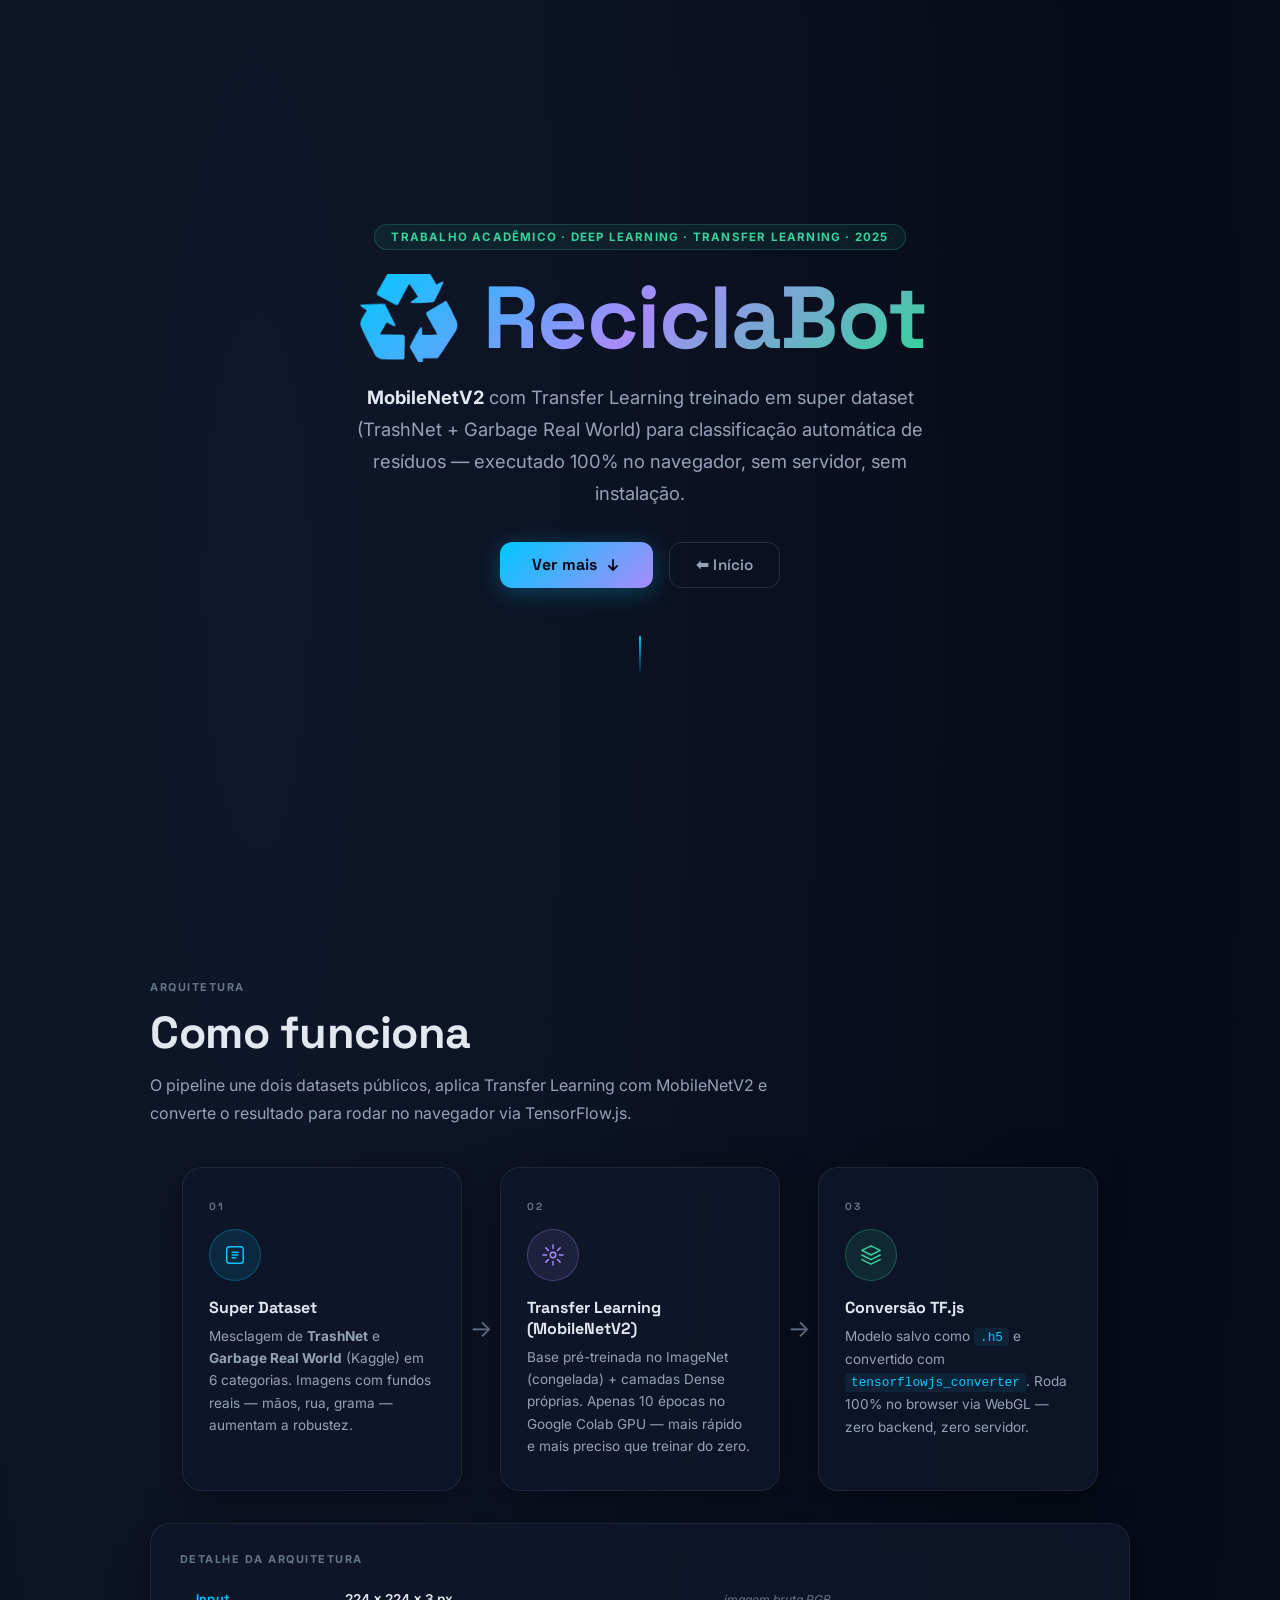
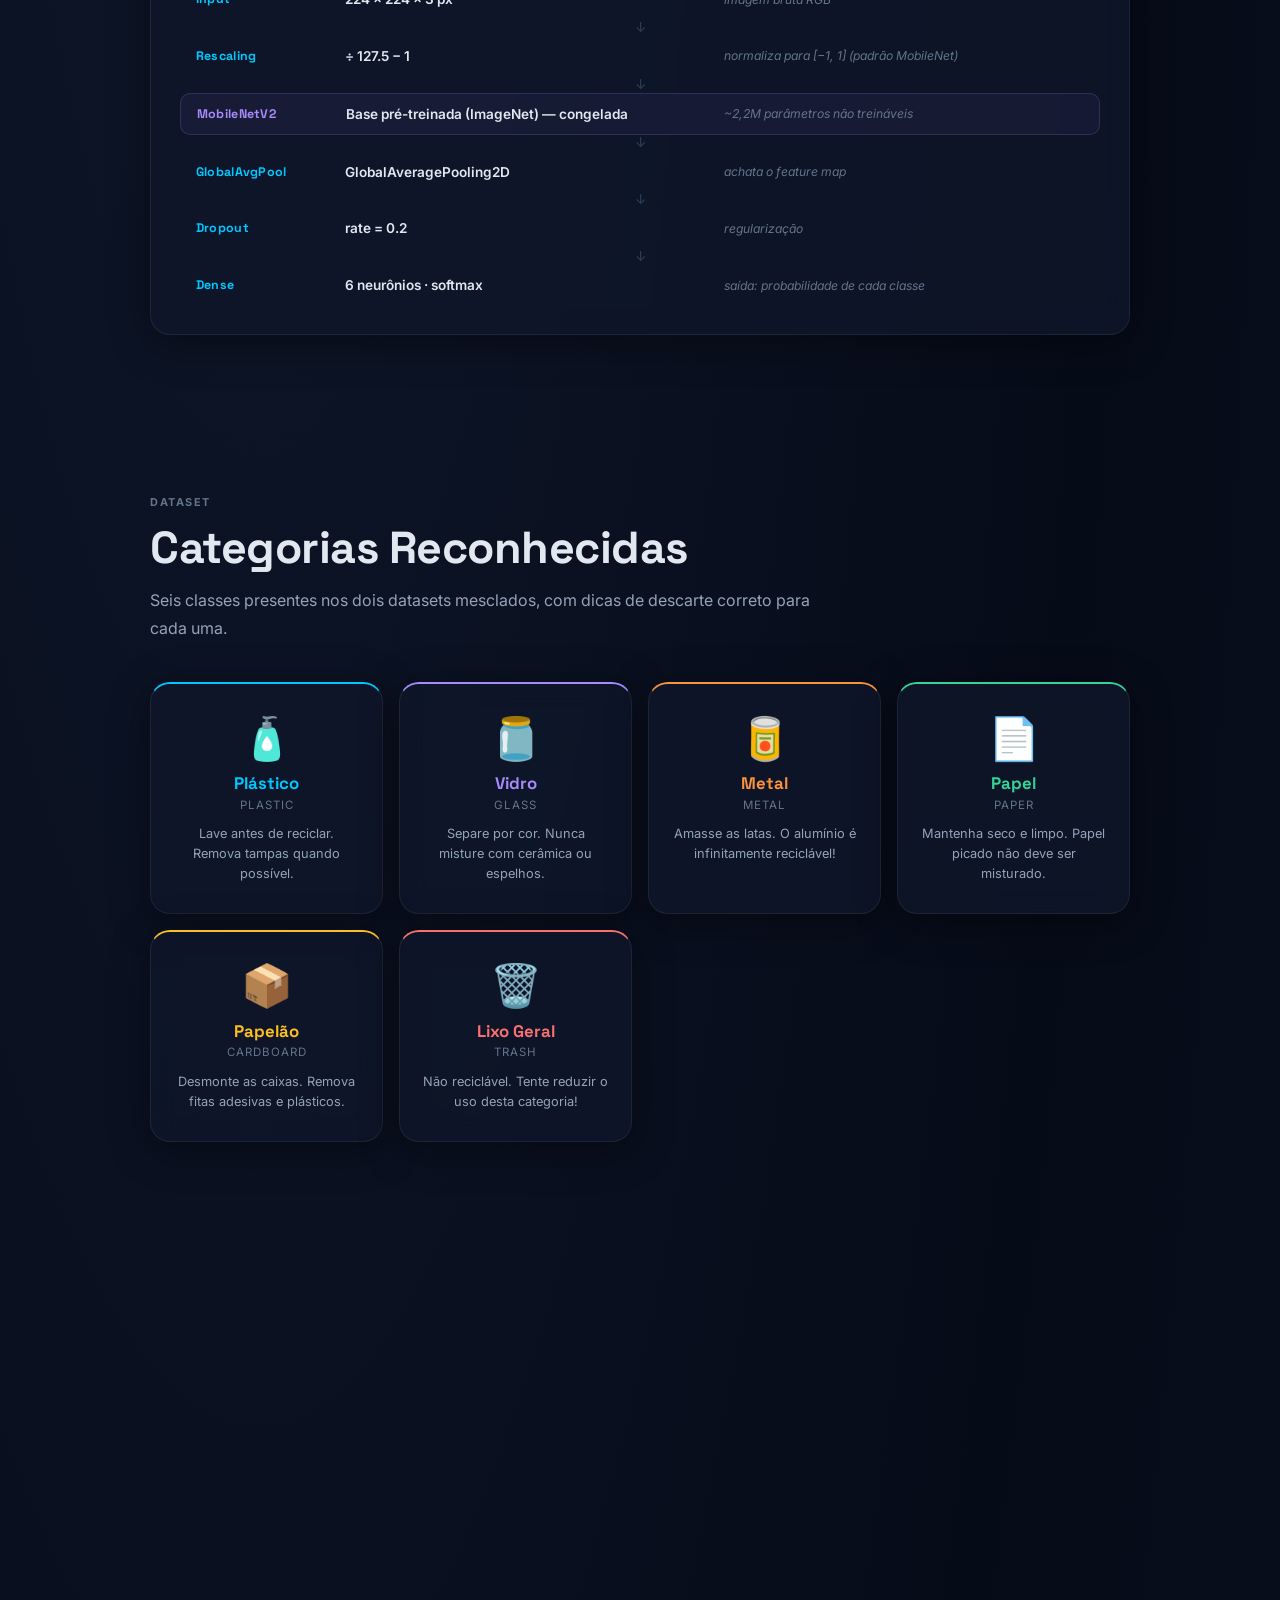
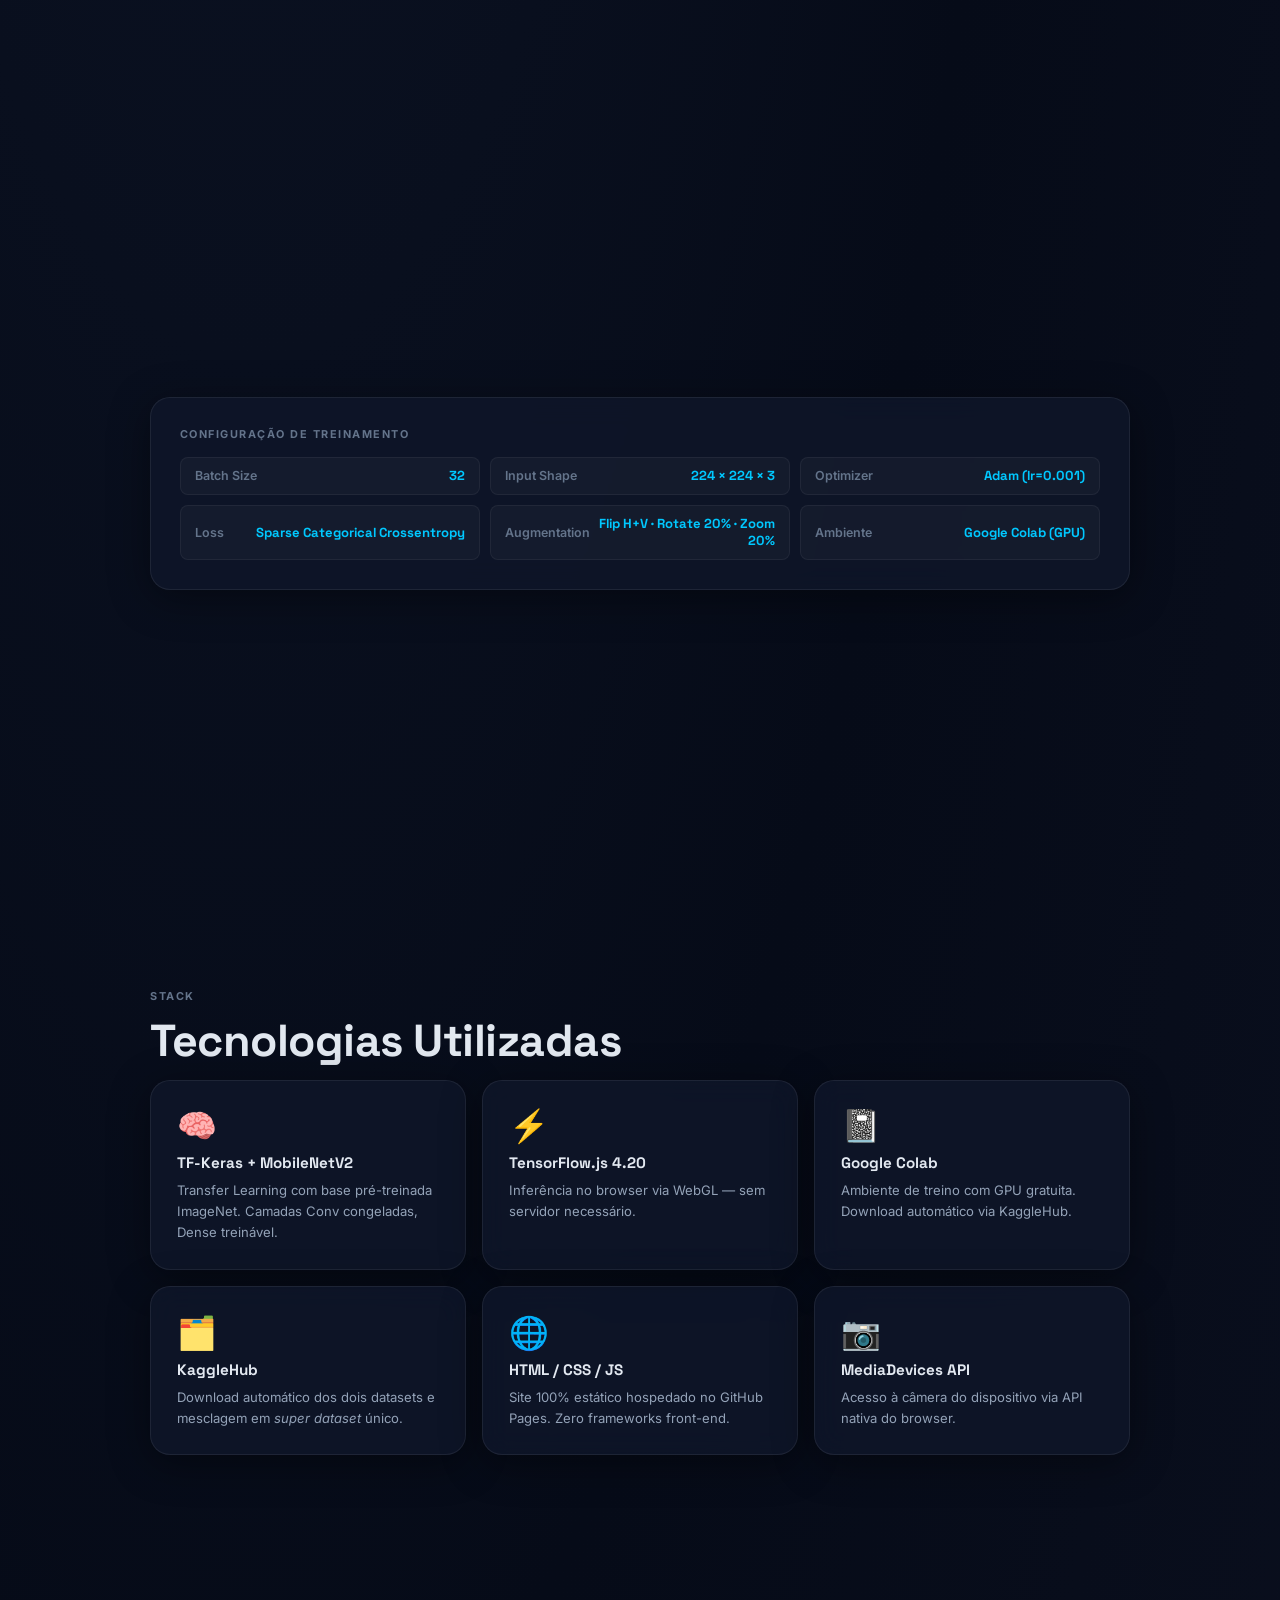
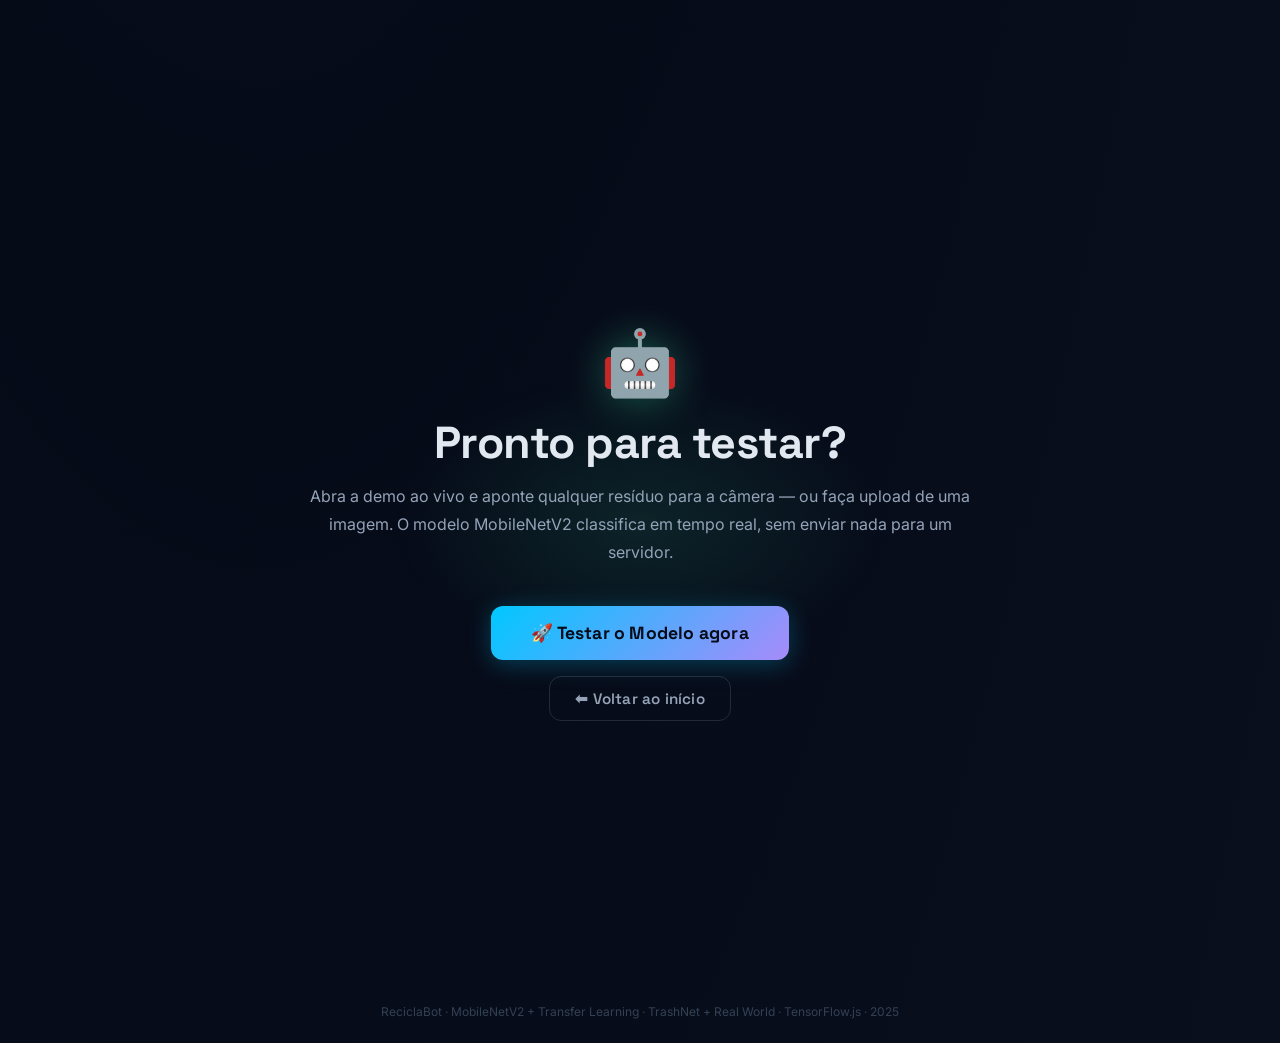
==== apresentacao/index.html @ 3cf16d18 "feat: site estático v2 — GitHub Pages ready" ====
<!DOCTYPE html>
<html lang="pt-BR">
<head>
  <meta charset="UTF-8">
  <meta name="viewport" content="width=device-width, initial-scale=1.0">
  <title>Apresentação — ReciclaBot CNN</title>
  <meta name="description" content="Apresentação do projeto ReciclaBot: Transfer Learning com MobileNetV2, super dataset (TrashNet + Real World), métricas, tecnologias e demonstração.">
  <link rel="stylesheet" href="../style.css">
  <link rel="stylesheet" href="style.css">
</head>
<body>
  <!-- Floating emoji background -->
  <div id="waste-bg" aria-hidden="true"></div>

  <!-- ══ FIXED: Test Model button ══ -->
  <a href="../webapp/index.html" class="fab-test" id="fab-test-model" aria-label="Testar o modelo">
    <span class="fab-icon">🤖</span>
    <span class="fab-label">Testar o Modelo</span>
  </a>

  <div class="page-wrap">

    <!-- ══════════════ SECTION 1 — Hero ══════════════ -->
    <section class="section hero-section" id="hero">
      <div class="hero-inner">
        <div class="hero-chip reveal">Trabalho Acadêmico · Deep Learning · Transfer Learning · 2025</div>
        <h1 class="hero-title gradient-text reveal" style="--d:0.05s">
          ♻️ ReciclaBot
        </h1>
        <p class="hero-sub reveal" style="--d:0.12s">
          <strong>MobileNetV2</strong> com Transfer Learning treinado em super dataset
          (TrashNet + Garbage Real World) para classificação automática de resíduos
          — executado 100% no navegador, sem servidor, sem instalação.
        </p>
        <div class="hero-actions reveal" style="--d:0.2s">
          <a href="#como-funciona" class="btn-primary">
            Ver mais
            <svg width="16" height="16" viewBox="0 0 16 16" fill="none"><path d="M8 3v10M4 9l4 4 4-4" stroke="currentColor" stroke-width="1.8" stroke-linecap="round" stroke-linejoin="round"/></svg>
          </a>
          <a href="../index.html" class="btn-secondary">⬅ Início</a>
        </div>
        <div class="hero-scroll-hint reveal" style="--d:0.3s" aria-hidden="true">
          <span></span>
        </div>
      </div>
    </section>

    <!-- ══════════════ SECTION 2 — Como funciona ══════════════ -->
    <section class="section" id="como-funciona">
      <div class="section-inner">
        <p class="section-label reveal">Arquitetura</p>
        <h2 class="section-title reveal" style="--d:0.05s">Como funciona</h2>
        <p class="section-desc reveal" style="--d:0.1s">
          O pipeline une dois datasets públicos, aplica Transfer Learning com MobileNetV2
          e converte o resultado para rodar no navegador via TensorFlow.js.
        </p>

        <div class="pipeline-steps">
          <div class="pipeline-step glass-card reveal" style="--d:0.05s">
            <div class="ps-num">01</div>
            <div class="ps-icon step-1">
              <svg viewBox="0 0 24 24" fill="none" stroke="currentColor" stroke-width="1.6" xmlns="http://www.w3.org/2000/svg"><rect x="3" y="3" width="18" height="18" rx="3"/><path d="M9 9h6M9 12h6M9 15h4" stroke-linecap="round"/></svg>
            </div>
            <div class="ps-content">
              <h3>Super Dataset</h3>
              <p>Mesclagem de <strong>TrashNet</strong> e <strong>Garbage Real World</strong> (Kaggle) em 6 categorias. Imagens com fundos reais — mãos, rua, grama — aumentam a robustez.</p>
            </div>
          </div>

          <div class="pipeline-arrow reveal" style="--d:0.08s" aria-hidden="true">→</div>

          <div class="pipeline-step glass-card reveal" style="--d:0.12s">
            <div class="ps-num">02</div>
            <div class="ps-icon step-2">
              <svg viewBox="0 0 24 24" fill="none" stroke="currentColor" stroke-width="1.6" xmlns="http://www.w3.org/2000/svg"><circle cx="12" cy="12" r="3"/><path d="M12 1v4M12 19v4M4.22 4.22l2.83 2.83M16.95 16.95l2.83 2.83M1 12h4M19 12h4M4.22 19.78l2.83-2.83M16.95 7.05l2.83-2.83" stroke-linecap="round"/></svg>
            </div>
            <div class="ps-content">
              <h3>Transfer Learning (MobileNetV2)</h3>
              <p>Base pré-treinada no ImageNet (congelada) + camadas Dense próprias. Apenas 10 épocas no Google Colab GPU — mais rápido e mais preciso que treinar do zero.</p>
            </div>
          </div>

          <div class="pipeline-arrow reveal" style="--d:0.16s" aria-hidden="true">→</div>

          <div class="pipeline-step glass-card reveal" style="--d:0.2s">
            <div class="ps-num">03</div>
            <div class="ps-icon step-3">
              <svg viewBox="0 0 24 24" fill="none" stroke="currentColor" stroke-width="1.6" xmlns="http://www.w3.org/2000/svg"><path d="M12 2L2 7l10 5 10-5-10-5zM2 17l10 5 10-5M2 12l10 5 10-5" stroke-linecap="round" stroke-linejoin="round"/></svg>
            </div>
            <div class="ps-content">
              <h3>Conversão TF.js</h3>
              <p>Modelo salvo como <code>.h5</code> e convertido com <code>tensorflowjs_converter</code>. Roda 100% no browser via WebGL — zero backend, zero servidor.</p>
            </div>
          </div>
        </div>

        <!-- Architecture detail card -->
        <div class="arch-detail glass-card reveal" style="--d:0.25s; margin-top:2rem;">
          <p class="section-label" style="margin-bottom:0.8rem">Detalhe da Arquitetura</p>
          <div class="arch-layers">
            <div class="arch-layer">
              <span class="arch-layer-num">Input</span>
              <span class="arch-layer-name">224 × 224 × 3 px</span>
              <span class="arch-layer-note">imagem bruta RGB</span>
            </div>
            <div class="arch-arrow" aria-hidden="true">↓</div>
            <div class="arch-layer">
              <span class="arch-layer-num">Rescaling</span>
              <span class="arch-layer-name">÷ 127.5 − 1</span>
              <span class="arch-layer-note">normaliza para [−1, 1] (padrão MobileNet)</span>
            </div>
            <div class="arch-arrow" aria-hidden="true">↓</div>
            <div class="arch-layer arch-highlight">
              <span class="arch-layer-num">MobileNetV2</span>
              <span class="arch-layer-name">Base pré-treinada (ImageNet) — congelada</span>
              <span class="arch-layer-note">~2,2M parâmetros não treináveis</span>
            </div>
            <div class="arch-arrow" aria-hidden="true">↓</div>
            <div class="arch-layer">
              <span class="arch-layer-num">GlobalAvgPool</span>
              <span class="arch-layer-name">GlobalAveragePooling2D</span>
              <span class="arch-layer-note">achata o feature map</span>
            </div>
            <div class="arch-arrow" aria-hidden="true">↓</div>
            <div class="arch-layer">
              <span class="arch-layer-num">Dropout</span>
              <span class="arch-layer-name">rate = 0.2</span>
              <span class="arch-layer-note">regularização</span>
            </div>
            <div class="arch-arrow" aria-hidden="true">↓</div>
            <div class="arch-layer">
              <span class="arch-layer-num">Dense</span>
              <span class="arch-layer-name">6 neurônios · softmax</span>
              <span class="arch-layer-note">saída: probabilidade de cada classe</span>
            </div>
          </div>
        </div>

      </div>
    </section>

    <!-- ══════════════ SECTION 3 — Categorias ══════════════ -->
    <section class="section" id="categorias">
      <div class="section-inner">
        <p class="section-label reveal">Dataset</p>
        <h2 class="section-title reveal" style="--d:0.05s">Categorias Reconhecidas</h2>
        <p class="section-desc reveal" style="--d:0.1s">
          Seis classes presentes nos dois datasets mesclados, com dicas de descarte correto para cada uma.
        </p>

        <div class="cat-grid">
          <div class="cat-card glass-card reveal" style="--d:0.03s; --accent:#00c8ff">
            <div class="cat-icon">🧴</div>
            <div class="cat-name">Plástico</div>
            <div class="cat-en">plastic</div>
            <p class="cat-tip">Lave antes de reciclar. Remova tampas quando possível.</p>
          </div>
          <div class="cat-card glass-card reveal" style="--d:0.07s; --accent:#a78bfa">
            <div class="cat-icon">🫙</div>
            <div class="cat-name">Vidro</div>
            <div class="cat-en">glass</div>
            <p class="cat-tip">Separe por cor. Nunca misture com cerâmica ou espelhos.</p>
          </div>
          <div class="cat-card glass-card reveal" style="--d:0.11s; --accent:#fb923c">
            <div class="cat-icon">🥫</div>
            <div class="cat-name">Metal</div>
            <div class="cat-en">metal</div>
            <p class="cat-tip">Amasse as latas. O alumínio é infinitamente reciclável!</p>
          </div>
          <div class="cat-card glass-card reveal" style="--d:0.15s; --accent:#34d399">
            <div class="cat-icon">📄</div>
            <div class="cat-name">Papel</div>
            <div class="cat-en">paper</div>
            <p class="cat-tip">Mantenha seco e limpo. Papel picado não deve ser misturado.</p>
          </div>
          <div class="cat-card glass-card reveal" style="--d:0.19s; --accent:#fbbf24">
            <div class="cat-icon">📦</div>
            <div class="cat-name">Papelão</div>
            <div class="cat-en">cardboard</div>
            <p class="cat-tip">Desmonte as caixas. Remova fitas adesivas e plásticos.</p>
          </div>
          <div class="cat-card glass-card reveal" style="--d:0.23s; --accent:#f87171">
            <div class="cat-icon">🗑️</div>
            <div class="cat-name">Lixo Geral</div>
            <div class="cat-en">trash</div>
            <p class="cat-tip">Não reciclável. Tente reduzir o uso desta categoria!</p>
          </div>
        </div>

        <!-- Dataset comparison -->
        <div class="dataset-compare glass-card reveal" style="--d:0.28s; margin-top:2rem;">
          <p class="section-label" style="margin-bottom:1rem">Fontes do Super Dataset</p>
          <div class="ds-cols">
            <div class="ds-col">
              <div class="ds-badge ds-badge-cyan">Dataset 1</div>
              <div class="ds-name">TrashNet</div>
              <div class="ds-desc">Imagens de estúdio com fundo branco — controle e limpeza ideais para classificação base.</div>
            </div>
            <div class="ds-plus" aria-hidden="true">+</div>
            <div class="ds-col">
              <div class="ds-badge ds-badge-violet">Dataset 2</div>
              <div class="ds-name">Garbage Classification (Real World)</div>
              <div class="ds-desc">Fotos com fundos reais (mãos, rua, grama) — aumenta a robustez em cenários do mundo real.</div>
            </div>
            <div class="ds-equals" aria-hidden="true">=</div>
            <div class="ds-col ds-result">
              <div class="ds-badge ds-badge-green">Resultado</div>
              <div class="ds-name">Super Dataset</div>
              <div class="ds-desc">Mesclagem automática via KaggleHub — prefixo <code>tn_</code> e <code>rw_</code> para evitar colisões de nomes.</div>
            </div>
          </div>
        </div>

      </div>
    </section>

    <!-- ══════════════ SECTION 4 — Métricas ══════════════ -->
    <section class="section" id="metricas">
      <div class="section-inner">
        <p class="section-label reveal">Resultados</p>
        <h2 class="section-title reveal" style="--d:0.05s">Métricas do Modelo</h2>

        <div class="metrics-grid">
          <div class="metric-big glass-card reveal" style="--d:0.04s">
            <div class="metric-big-value gradient-text">MobileNetV2</div>
            <div class="metric-big-label">Arquitetura Base</div>
            <p class="metric-big-note">Transfer Learning a partir de pesos ImageNet. Base congelada durante o treino.</p>
          </div>
          <div class="metric-big glass-card reveal" style="--d:0.09s">
            <div class="metric-big-value gradient-text">2 fontes</div>
            <div class="metric-big-label">Super Dataset</div>
            <p class="metric-big-note">TrashNet + Garbage Real World (Kaggle), mesclados em 6 classes com shuffle e split 80/20.</p>
          </div>
          <div class="metric-big glass-card reveal" style="--d:0.14s">
            <div class="metric-big-value gradient-text">10</div>
            <div class="metric-big-label">Épocas de Treino</div>
            <p class="metric-big-note">Menos épocas que uma CNN do zero — Transfer Learning converge mais rápido e com menor risco de overfitting.</p>
          </div>
          <div class="metric-big glass-card reveal" style="--d:0.19s">
            <div class="metric-big-value gradient-text">~43 MB</div>
            <div class="metric-big-label">Tamanho do Modelo TF.js</div>
            <p class="metric-big-note">Distribuído em shards para carregamento progressivo no browser via TF.js 4.20.</p>
          </div>
        </div>

        <!-- Training config block -->
        <div class="train-config glass-card reveal" style="--d:0.24s; margin-top:1.5rem;">
          <p class="section-label" style="margin-bottom:1rem">Configuração de Treinamento</p>
          <div class="config-grid">
            <div class="config-item"><span class="cfg-key">Batch Size</span><span class="cfg-val">32</span></div>
            <div class="config-item"><span class="cfg-key">Input Shape</span><span class="cfg-val">224 × 224 × 3</span></div>
            <div class="config-item"><span class="cfg-key">Optimizer</span><span class="cfg-val">Adam (lr=0.001)</span></div>
            <div class="config-item"><span class="cfg-key">Loss</span><span class="cfg-val">Sparse Categorical Crossentropy</span></div>
            <div class="config-item"><span class="cfg-key">Augmentation</span><span class="cfg-val">Flip H+V · Rotate 20% · Zoom 20%</span></div>
            <div class="config-item"><span class="cfg-key">Ambiente</span><span class="cfg-val">Google Colab (GPU)</span></div>
          </div>
        </div>

      </div>
    </section>

    <!-- ══════════════ SECTION 5 — Tecnologias ══════════════ -->
    <section class="section" id="tecnologias">
      <div class="section-inner">
        <p class="section-label reveal">Stack</p>
        <h2 class="section-title reveal" style="--d:0.05s">Tecnologias Utilizadas</h2>

        <div class="tech-grid">
          <div class="tech-item glass-card reveal" style="--d:0.04s">
            <div class="tech-logo">🧠</div>
            <div class="tech-name">TF-Keras + MobileNetV2</div>
            <div class="tech-desc">Transfer Learning com base pré-treinada ImageNet. Camadas Conv congeladas, Dense treinável.</div>
          </div>
          <div class="tech-item glass-card reveal" style="--d:0.08s">
            <div class="tech-logo">⚡</div>
            <div class="tech-name">TensorFlow.js 4.20</div>
            <div class="tech-desc">Inferência no browser via WebGL — sem servidor necessário.</div>
          </div>
          <div class="tech-item glass-card reveal" style="--d:0.12s">
            <div class="tech-logo">📓</div>
            <div class="tech-name">Google Colab</div>
            <div class="tech-desc">Ambiente de treino com GPU gratuita. Download automático via KaggleHub.</div>
          </div>
          <div class="tech-item glass-card reveal" style="--d:0.16s">
            <div class="tech-logo">🗂️</div>
            <div class="tech-name">KaggleHub</div>
            <div class="tech-desc">Download automático dos dois datasets e mesclagem em <em>super dataset</em> único.</div>
          </div>
          <div class="tech-item glass-card reveal" style="--d:0.20s">
            <div class="tech-logo">🌐</div>
            <div class="tech-name">HTML / CSS / JS</div>
            <div class="tech-desc">Site 100% estático hospedado no GitHub Pages. Zero frameworks front-end.</div>
          </div>
          <div class="tech-item glass-card reveal" style="--d:0.24s">
            <div class="tech-logo">📷</div>
            <div class="tech-name">MediaDevices API</div>
            <div class="tech-desc">Acesso à câmera do dispositivo via API nativa do browser.</div>
          </div>
        </div>
      </div>
    </section>

    <!-- ══════════════ SECTION 6 — CTA Final ══════════════ -->
    <section class="section cta-section" id="demo">
      <div class="section-inner cta-inner">
        <div class="cta-glow" aria-hidden="true"></div>
        <div class="cta-emoji reveal">🤖</div>
        <h2 class="section-title reveal" style="--d:0.06s">Pronto para testar?</h2>
        <p class="section-desc reveal" style="--d:0.12s">
          Abra a demo ao vivo e aponte qualquer resíduo para a câmera — ou faça upload de uma imagem.
          O modelo MobileNetV2 classifica em tempo real, sem enviar nada para um servidor.
        </p>
        <div class="reveal" style="--d:0.18s">
          <a href="../webapp/index.html" class="btn-primary" id="cta-test-btn" style="font-size:1.1rem; padding:1rem 2.5rem;">
            🚀 Testar o Modelo agora
          </a>
        </div>
        <a href="../index.html" class="btn-secondary reveal" style="--d:0.24s; margin-top:1rem;">⬅ Voltar ao início</a>
      </div>
    </section>

    <footer class="pres-footer">
      ReciclaBot · MobileNetV2 + Transfer Learning · TrashNet + Real World · TensorFlow.js · 2025
    </footer>
  </div><!-- .page-wrap -->

  <script src="app.js"></script>
</body>
</html>
---- style.css ----
/* ══════════════════════════════════════════════════════
   ReciclaBot — Shared Design System (Cyber / Eco-Tech)
   Imported by: index.html, apresentacao/, webapp/
   ══════════════════════════════════════════════════════ */

/* ── Google Fonts ── */
@import url('https://fonts.googleapis.com/css2?family=Inter:wght@300;400;600;700;900&family=Space+Grotesk:wght@400;600;700&display=swap');

/* ── CSS Custom Properties (Design Tokens) ── */
:root {
  --clr-bg:        #060b18;
  --clr-bg-card:   rgba(15, 23, 42, 0.82);
  --clr-border:    rgba(255, 255, 255, 0.07);
  --clr-cyan:      #00c8ff;
  --clr-violet:    #a78bfa;
  --clr-green:     #34d399;
  --clr-amber:     #fbbf24;
  --clr-orange:    #fb923c;
  --clr-red:       #f87171;
  --clr-text:      #e2e8f0;
  --clr-muted:     #94a3b8;
  --clr-subtle:    #64748b;
  --clr-faint:     #334155;

  --radius-card:   20px;
  --radius-sm:     12px;
  --blur-card:     blur(14px);

  --shadow-glow-cyan:   0 0 30px rgba(0,200,255,0.18), 0 0 60px rgba(0,200,255,0.06);
  --shadow-card:        0 8px 40px rgba(0,0,0,0.4);

  --font-body:     'Inter', sans-serif;
  --font-display:  'Space Grotesk', sans-serif;
}

/* ── Global Reset ── */
*, *::before, *::after { box-sizing: border-box; margin: 0; padding: 0; }

html { scroll-behavior: smooth; }

body {
  font-family: var(--font-body);
  background: radial-gradient(ellipse at 20% 10%, #0f172a 0%, var(--clr-bg) 60%, #0a0f1e 100%);
  color: var(--clr-text);
  min-height: 100vh;
  overflow-x: hidden;
}

a { color: inherit; text-decoration: none; }

/* ── Floating Emoji Background (shared) ── */
#waste-bg {
  position: fixed;
  inset: 0;
  z-index: 0;
  pointer-events: none;
  overflow: hidden;
}

#waste-bg span {
  position: absolute;
  bottom: -12%;
  display: block;
  opacity: 0.10;
  filter: blur(2px);
  user-select: none;
  animation-name: floatUp;
  animation-timing-function: ease-in-out;
  animation-iteration-count: infinite;
}

@keyframes floatUp {
  0%   { transform: translateY(0)      rotate(var(--rs)); opacity: 0;    }
  8%   { opacity: 0.10; }
  50%  { transform: translateY(-55vh)  rotate(var(--re)); opacity: 0.10; }
  92%  { opacity: 0.10; }
  100% { transform: translateY(-115vh) rotate(var(--rs)); opacity: 0;    }
}

/* ── Page content sits above bg ── */
.page-wrap {
  position: relative;
  z-index: 1;
}

/* ── Glassmorphism card ── */
.glass-card {
  background: var(--clr-bg-card);
  border: 1px solid var(--clr-border);
  border-radius: var(--radius-card);
  backdrop-filter: var(--blur-card);
  box-shadow: var(--shadow-card);
}

/* ── Neon gradient text ── */
.gradient-text {
  background: linear-gradient(135deg, var(--clr-cyan) 0%, var(--clr-violet) 50%, var(--clr-green) 100%);
  -webkit-background-clip: text;
  -webkit-text-fill-color: transparent;
  background-clip: text;
}

/* ── Primary CTA button ── */
.btn-primary {
  display: inline-flex;
  align-items: center;
  gap: 0.5rem;
  background: linear-gradient(135deg, var(--clr-cyan), var(--clr-violet));
  color: var(--clr-bg);
  font-family: var(--font-display);
  font-weight: 700;
  font-size: 1rem;
  padding: 0.8rem 2rem;
  border-radius: var(--radius-sm);
  border: none;
  cursor: pointer;
  box-shadow: 0 4px 24px rgba(0,200,255,0.28);
  transition: opacity 0.2s, transform 0.15s, box-shadow 0.2s;
  letter-spacing: 0.2px;
}
.btn-primary:hover {
  opacity: 0.9;
  transform: translateY(-2px);
  box-shadow: 0 8px 32px rgba(0,200,255,0.40);
}
.btn-primary:active { transform: translateY(0); }

/* ── Secondary outline button ── */
.btn-secondary {
  display: inline-flex;
  align-items: center;
  gap: 0.5rem;
  background: transparent;
  color: var(--clr-muted);
  font-family: var(--font-display);
  font-weight: 600;
  font-size: 0.95rem;
  padding: 0.75rem 1.6rem;
  border-radius: var(--radius-sm);
  border: 1px solid rgba(255,255,255,0.12);
  cursor: pointer;
  transition: color 0.2s, border-color 0.2s, background 0.2s;
  letter-spacing: 0.2px;
}
.btn-secondary:hover {
  color: var(--clr-cyan);
  border-color: rgba(0,200,255,0.4);
  background: rgba(0,200,255,0.05);
}

/* ── Divider ── */
.divider {
  height: 1px;
  background: linear-gradient(90deg, transparent, rgba(255,255,255,0.06) 20%, rgba(255,255,255,0.06) 80%, transparent);
  margin: 2rem 0;
}

/* ── Status badge ── */
.status-badge {
  display: inline-flex;
  align-items: center;
  gap: 0.4rem;
  padding: 0.35rem 0.9rem;
  border-radius: 999px;
  font-size: 0.78rem;
  font-weight: 600;
  letter-spacing: 0.3px;
}
.status-badge.loading { background: rgba(251,191,36,0.12); color: var(--clr-amber); border: 1px solid rgba(251,191,36,0.25); }
.status-badge.ready   { background: rgba(52,211,153,0.12);  color: var(--clr-green); border: 1px solid rgba(52,211,153,0.25); }
.status-badge.error   { background: rgba(248,113,113,0.12); color: var(--clr-red);   border: 1px solid rgba(248,113,113,0.25); }

/* ── Section label ── */
.section-label {
  font-size: 0.68rem;
  font-weight: 700;
  text-transform: uppercase;
  letter-spacing: 1.5px;
  color: var(--clr-subtle);
  margin-bottom: 0.8rem;
}

/* ── Keyframe: glow pulse (reusable) ── */
@keyframes glowPulse {
  0%, 100% { box-shadow: 0 0 20px rgba(0,200,255,0.10), 0 8px 40px rgba(0,0,0,0.35); }
  50%       { box-shadow: 0 0 40px rgba(0,200,255,0.25), 0 8px 50px rgba(0,0,0,0.4); }
}

/* ── Keyframe: gradient shift for text ── */
@keyframes gradShift {
  0%   { filter: hue-rotate(0deg);  }
  100% { filter: hue-rotate(35deg); }
}

/* ── Keyframe: slide up ── */
@keyframes slideUp {
  from { opacity: 0; transform: translateY(28px); }
  to   { opacity: 1; transform: translateY(0);    }
}

/* ── Keyframe: fade in ── */
@keyframes fadeIn {
  from { opacity: 0; }
  to   { opacity: 1; }
}

/* ── Keyframe: spin ── */
@keyframes spin {
  to { transform: rotate(360deg); }
}

/* ── Keyframe: icon float ── */
@keyframes iconFloat {
  0%, 100% { transform: translateY(0); }
  50%       { transform: translateY(-6px); }
}

/* ── Keyframe: progress bar fill ── */
@keyframes barFill {
  from { width: 0; }
}

/* ── Keyframe: scanline ── */
@keyframes scanline {
  0%   { top: -8%; }
  100% { top: 108%; }
}

/* ── Keyframe: icon bounce ── */
@keyframes iconBounce {
  0%, 100% { transform: translateY(0) scale(1);       }
  40%       { transform: translateY(-8px) scale(1.12); }
  70%       { transform: translateY(-3px) scale(1.05); }
}
---- apresentacao/style.css ----
/* ══════════════════════════════════════════════
   ReciclaBot — Apresentação specific styles
   Extends: ../style.css
   ══════════════════════════════════════════════ */

/* ── Fixed FAB: "Testar o Modelo" ── */
.fab-test {
  position: fixed;
  top: 1.2rem;
  right: 1.2rem;
  z-index: 999;
  display: flex;
  align-items: center;
  gap: 0.5rem;
  background: linear-gradient(135deg, var(--clr-green), var(--clr-cyan));
  color: var(--clr-bg);
  font-family: var(--font-display);
  font-weight: 700;
  font-size: 0.88rem;
  padding: 0.6rem 1.2rem;
  border-radius: 999px;
  box-shadow: 0 4px 20px rgba(52,211,153,0.35);
  transition: transform 0.2s, box-shadow 0.2s, opacity 0.2s;
  white-space: nowrap;
  text-decoration: none;
}
.fab-test:hover {
  transform: scale(1.05);
  box-shadow: 0 6px 28px rgba(52,211,153,0.50);
}
.fab-test .fab-icon { font-size: 1.05rem; }

/* ── Sections ── */
.section {
  min-height: 100vh;
  display: flex;
  align-items: center;
  justify-content: center;
  padding: 5rem 1.5rem;
}

.section-inner {
  width: 100%;
  max-width: 980px;
  margin: 0 auto;
}

.section-title {
  font-family: var(--font-display);
  font-size: clamp(1.8rem, 4.5vw, 2.8rem);
  font-weight: 700;
  letter-spacing: -0.5px;
  margin-bottom: 0.8rem;
  line-height: 1.15;
}

.section-desc {
  font-size: 1rem;
  color: var(--clr-muted);
  line-height: 1.75;
  max-width: 680px;
  margin-bottom: 2.5rem;
}

/* ── Hero section ── */
.hero-section { text-align: center; }

.hero-inner {
  max-width: 720px;
  margin: 0 auto;
  display: flex;
  flex-direction: column;
  align-items: center;
}

.hero-chip {
  display: inline-block;
  font-size: 0.72rem;
  font-weight: 700;
  letter-spacing: 1.2px;
  text-transform: uppercase;
  color: var(--clr-green);
  background: rgba(52,211,153,0.08);
  border: 1px solid rgba(52,211,153,0.22);
  border-radius: 999px;
  padding: 0.3rem 1rem;
  margin-bottom: 1.5rem;
}

.hero-title {
  font-family: var(--font-display);
  font-size: clamp(3rem, 9vw, 5.5rem);
  font-weight: 700;
  letter-spacing: -1.5px;
  line-height: 1.0;
  margin-bottom: 1.2rem;
  animation: gradShift 6s ease-in-out infinite alternate;
}

.hero-sub {
  font-size: clamp(1rem, 2.5vw, 1.15rem);
  color: var(--clr-muted);
  line-height: 1.75;
  max-width: 580px;
  margin-bottom: 2rem;
}
.hero-sub strong { color: var(--clr-text); }

.hero-actions {
  display: flex;
  flex-wrap: wrap;
  gap: 1rem;
  justify-content: center;
  margin-bottom: 3rem;
}

.hero-scroll-hint {
  display: flex;
  flex-direction: column;
  align-items: center;
}
.hero-scroll-hint span {
  display: block;
  width: 2px;
  height: 40px;
  background: linear-gradient(to bottom, var(--clr-cyan), transparent);
  border-radius: 999px;
  animation: scrollHint 1.8s ease-in-out infinite;
}
@keyframes scrollHint {
  0%, 100% { opacity: 0.3; transform: scaleY(0.7); }
  50%       { opacity: 0.9; transform: scaleY(1.0); }
}

/* ── Pipeline ── */
.pipeline-steps {
  display: flex;
  align-items: stretch;
  gap: 0;
  flex-wrap: wrap;
  justify-content: center;
}

.pipeline-step {
  flex: 1;
  min-width: 230px;
  max-width: 280px;
  padding: 2rem 1.6rem;
  display: flex;
  flex-direction: column;
  gap: 1rem;
  position: relative;
  transition: transform 0.25s, box-shadow 0.25s;
  animation: glowPulse 4s ease-in-out infinite;
}
.pipeline-step:hover { transform: translateY(-4px); }

.ps-num {
  font-family: var(--font-display);
  font-size: 0.65rem;
  font-weight: 800;
  letter-spacing: 2px;
  color: var(--clr-subtle);
}

.ps-icon {
  width: 52px;
  height: 52px;
  border-radius: 50%;
  display: flex;
  align-items: center;
  justify-content: center;
  flex-shrink: 0;
}
.ps-icon svg { width: 22px; height: 22px; }

.step-1 { background: rgba(0,200,255,0.10); border: 1px solid rgba(0,200,255,0.28); color: var(--clr-cyan); }
.step-2 { background: rgba(167,139,250,0.10); border: 1px solid rgba(167,139,250,0.28); color: var(--clr-violet); }
.step-3 { background: rgba(52,211,153,0.10); border: 1px solid rgba(52,211,153,0.28); color: var(--clr-green); }

.ps-content h3 {
  font-family: var(--font-display);
  font-size: 1rem;
  font-weight: 700;
  margin-bottom: 0.4rem;
}
.ps-content p {
  font-size: 0.85rem;
  color: var(--clr-muted);
  line-height: 1.65;
}
.ps-content code {
  background: rgba(0,200,255,0.08);
  color: var(--clr-cyan);
  padding: 0.1rem 0.4rem;
  border-radius: 4px;
  font-size: 0.8rem;
}

.pipeline-arrow {
  display: flex;
  align-items: center;
  padding: 0 0.5rem;
  font-size: 1.5rem;
  color: var(--clr-subtle);
  align-self: center;
}

@media (max-width: 700px) {
  .pipeline-steps { flex-direction: column; align-items: center; }
  .pipeline-arrow { transform: rotate(90deg); }
}

/* ── Category grid ── */
.cat-grid {
  display: grid;
  grid-template-columns: repeat(auto-fill, minmax(200px, 1fr));
  gap: 1rem;
}

.cat-card {
  padding: 1.8rem 1.4rem;
  text-align: center;
  border-top: 2px solid var(--accent, var(--clr-cyan));
  transition: transform 0.25s, box-shadow 0.25s;
  cursor: default;
}
.cat-card:hover {
  transform: translateY(-4px);
  box-shadow: 0 0 30px rgba(0,200,255,0.15), 0 8px 40px rgba(0,0,0,0.4);
}

.cat-icon { font-size: 2.6rem; margin-bottom: 0.6rem; animation: iconFloat 4s ease-in-out infinite; }
.cat-name { font-family: var(--font-display); font-weight: 700; font-size: 1.05rem; color: var(--accent, var(--clr-cyan)); margin-bottom: 0.2rem; }
.cat-en   { font-size: 0.72rem; color: var(--clr-subtle); text-transform: uppercase; letter-spacing: 1px; margin-bottom: 0.8rem; }
.cat-tip  { font-size: 0.8rem; color: var(--clr-muted); line-height: 1.55; }

/* ── Metrics grid ── */
.metrics-grid {
  display: grid;
  grid-template-columns: repeat(auto-fill, minmax(220px, 1fr));
  gap: 1.2rem;
}

.metric-big {
  padding: 2rem 1.6rem;
  text-align: center;
  animation: glowPulse 4s ease-in-out infinite;
  transition: transform 0.25s;
}
.metric-big:hover { transform: translateY(-3px); }

.metric-big-value {
  font-family: var(--font-display);
  font-size: 2.4rem;
  font-weight: 700;
  letter-spacing: -1px;
  display: block;
  margin-bottom: 0.4rem;
  animation: gradShift 5s infinite alternate;
}

.metric-big-label {
  font-size: 0.88rem;
  font-weight: 600;
  color: var(--clr-text);
  margin-bottom: 0.6rem;
}

.metric-big-note {
  font-size: 0.78rem;
  color: var(--clr-muted);
  line-height: 1.6;
}

/* ── Tech grid ── */
.tech-grid {
  display: grid;
  grid-template-columns: repeat(auto-fill, minmax(240px, 1fr));
  gap: 1rem;
}

.tech-item {
  padding: 1.6rem;
  display: flex;
  flex-direction: column;
  gap: 0.5rem;
  transition: transform 0.25s, border-color 0.25s;
}
.tech-item:hover {
  transform: translateY(-3px);
  border-color: rgba(0,200,255,0.2);
}

.tech-logo { font-size: 2rem; }
.tech-name { font-family: var(--font-display); font-weight: 700; font-size: 0.95rem; }
.tech-desc { font-size: 0.82rem; color: var(--clr-muted); line-height: 1.6; }

/* ── CTA section ── */
.cta-section { text-align: center; }

.cta-inner {
  position: relative;
  display: flex;
  flex-direction: column;
  align-items: center;
}

.cta-glow {
  position: absolute;
  width: 500px;
  height: 300px;
  left: 50%;
  top: 50%;
  transform: translate(-50%, -50%);
  background: radial-gradient(ellipse, rgba(52,211,153,0.12) 0%, transparent 70%);
  pointer-events: none;
}

.cta-emoji {
  font-size: 4rem;
  margin-bottom: 1rem;
  animation: iconFloat 4s ease-in-out infinite;
  filter: drop-shadow(0 0 20px rgba(52,211,153,0.4));
}

/* ── Footer ── */
.pres-footer {
  text-align: center;
  font-size: 0.75rem;
  color: var(--clr-faint);
  padding: 2rem 0 1.5rem;
}

/* ── Scroll reveal ── */
.reveal {
  opacity: 0;
  transform: translateY(28px);
  transition: opacity 0.65s ease calc(var(--d, 0s)), transform 0.65s ease calc(var(--d, 0s));
}
.reveal.visible {
  opacity: 1;
  transform: translateY(0);
}

/* ── Architecture detail card ── */
.arch-detail {
  padding: 1.8rem;
}

.arch-layers {
  display: flex;
  flex-direction: column;
  gap: 0;
}

.arch-layer {
  display: grid;
  grid-template-columns: 130px 1fr 1fr;
  align-items: center;
  gap: 0.6rem 1.2rem;
  padding: 0.75rem 1rem;
  border-radius: 10px;
  transition: background 0.2s;
}
.arch-layer:hover { background: rgba(255,255,255,0.03); }

.arch-highlight {
  background: rgba(167,139,250,0.06);
  border: 1px solid rgba(167,139,250,0.18);
}

.arch-layer-num {
  font-family: var(--font-display);
  font-size: 0.78rem;
  font-weight: 700;
  color: var(--clr-cyan);
  letter-spacing: 0.3px;
  white-space: nowrap;
}
.arch-highlight .arch-layer-num { color: var(--clr-violet); }

.arch-layer-name {
  font-size: 0.85rem;
  color: var(--clr-text);
  font-weight: 600;
}

.arch-layer-note {
  font-size: 0.76rem;
  color: var(--clr-subtle);
  font-style: italic;
}

.arch-arrow {
  text-align: center;
  padding: 0.1rem 0;
  font-size: 0.85rem;
  color: var(--clr-faint);
  line-height: 1;
}

@media (max-width: 600px) {
  .arch-layer { grid-template-columns: 1fr; gap: 0.2rem; }
  .arch-layer-note { display: none; }
}

/* ── Dataset comparison ── */
.dataset-compare {
  padding: 1.8rem;
}

.ds-cols {
  display: flex;
  align-items: center;
  gap: 1rem;
  flex-wrap: wrap;
  justify-content: center;
}

.ds-col {
  flex: 1;
  min-width: 180px;
  max-width: 240px;
  display: flex;
  flex-direction: column;
  gap: 0.4rem;
}

.ds-result { max-width: 220px; }

.ds-badge {
  display: inline-block;
  font-size: 0.62rem;
  font-weight: 800;
  letter-spacing: 1px;
  text-transform: uppercase;
  padding: 0.15rem 0.55rem;
  border-radius: 6px;
  width: fit-content;
  margin-bottom: 0.2rem;
}
.ds-badge-cyan   { background: rgba(0,200,255,0.10); color: var(--clr-cyan);   border: 1px solid rgba(0,200,255,0.22); }
.ds-badge-violet { background: rgba(167,139,250,0.10); color: var(--clr-violet); border: 1px solid rgba(167,139,250,0.22); }
.ds-badge-green  { background: rgba(52,211,153,0.10); color: var(--clr-green);  border: 1px solid rgba(52,211,153,0.22); }

.ds-name {
  font-family: var(--font-display);
  font-weight: 700;
  font-size: 0.9rem;
  color: var(--clr-text);
}

.ds-desc {
  font-size: 0.78rem;
  color: var(--clr-muted);
  line-height: 1.55;
}
.ds-desc code {
  background: rgba(0,200,255,0.08);
  color: var(--clr-cyan);
  padding: 0.05rem 0.3rem;
  border-radius: 4px;
  font-size: 0.75rem;
}

.ds-plus, .ds-equals {
  font-size: 1.8rem;
  color: var(--clr-faint);
  font-weight: 300;
  flex-shrink: 0;
  padding: 0 0.3rem;
}

/* ── Training config block ── */
.train-config {
  padding: 1.8rem;
}

.config-grid {
  display: grid;
  grid-template-columns: repeat(auto-fill, minmax(260px, 1fr));
  gap: 0.6rem;
}

.config-item {
  display: flex;
  justify-content: space-between;
  align-items: center;
  padding: 0.6rem 0.9rem;
  background: rgba(255,255,255,0.03);
  border-radius: 8px;
  border: 1px solid rgba(255,255,255,0.05);
  gap: 0.5rem;
}

.cfg-key {
  font-size: 0.78rem;
  color: var(--clr-subtle);
  font-weight: 600;
  white-space: nowrap;
}

.cfg-val {
  font-size: 0.82rem;
  color: var(--clr-cyan);
  font-family: var(--font-display);
  font-weight: 700;
  text-align: right;
}

/* ── metric-big: adjust font size for text values ── */
.metric-big-value[style*="font-size"] { font-size: inherit; }
.metric-big .metric-big-value {
  font-size: clamp(1.4rem, 4vw, 2.4rem);
}
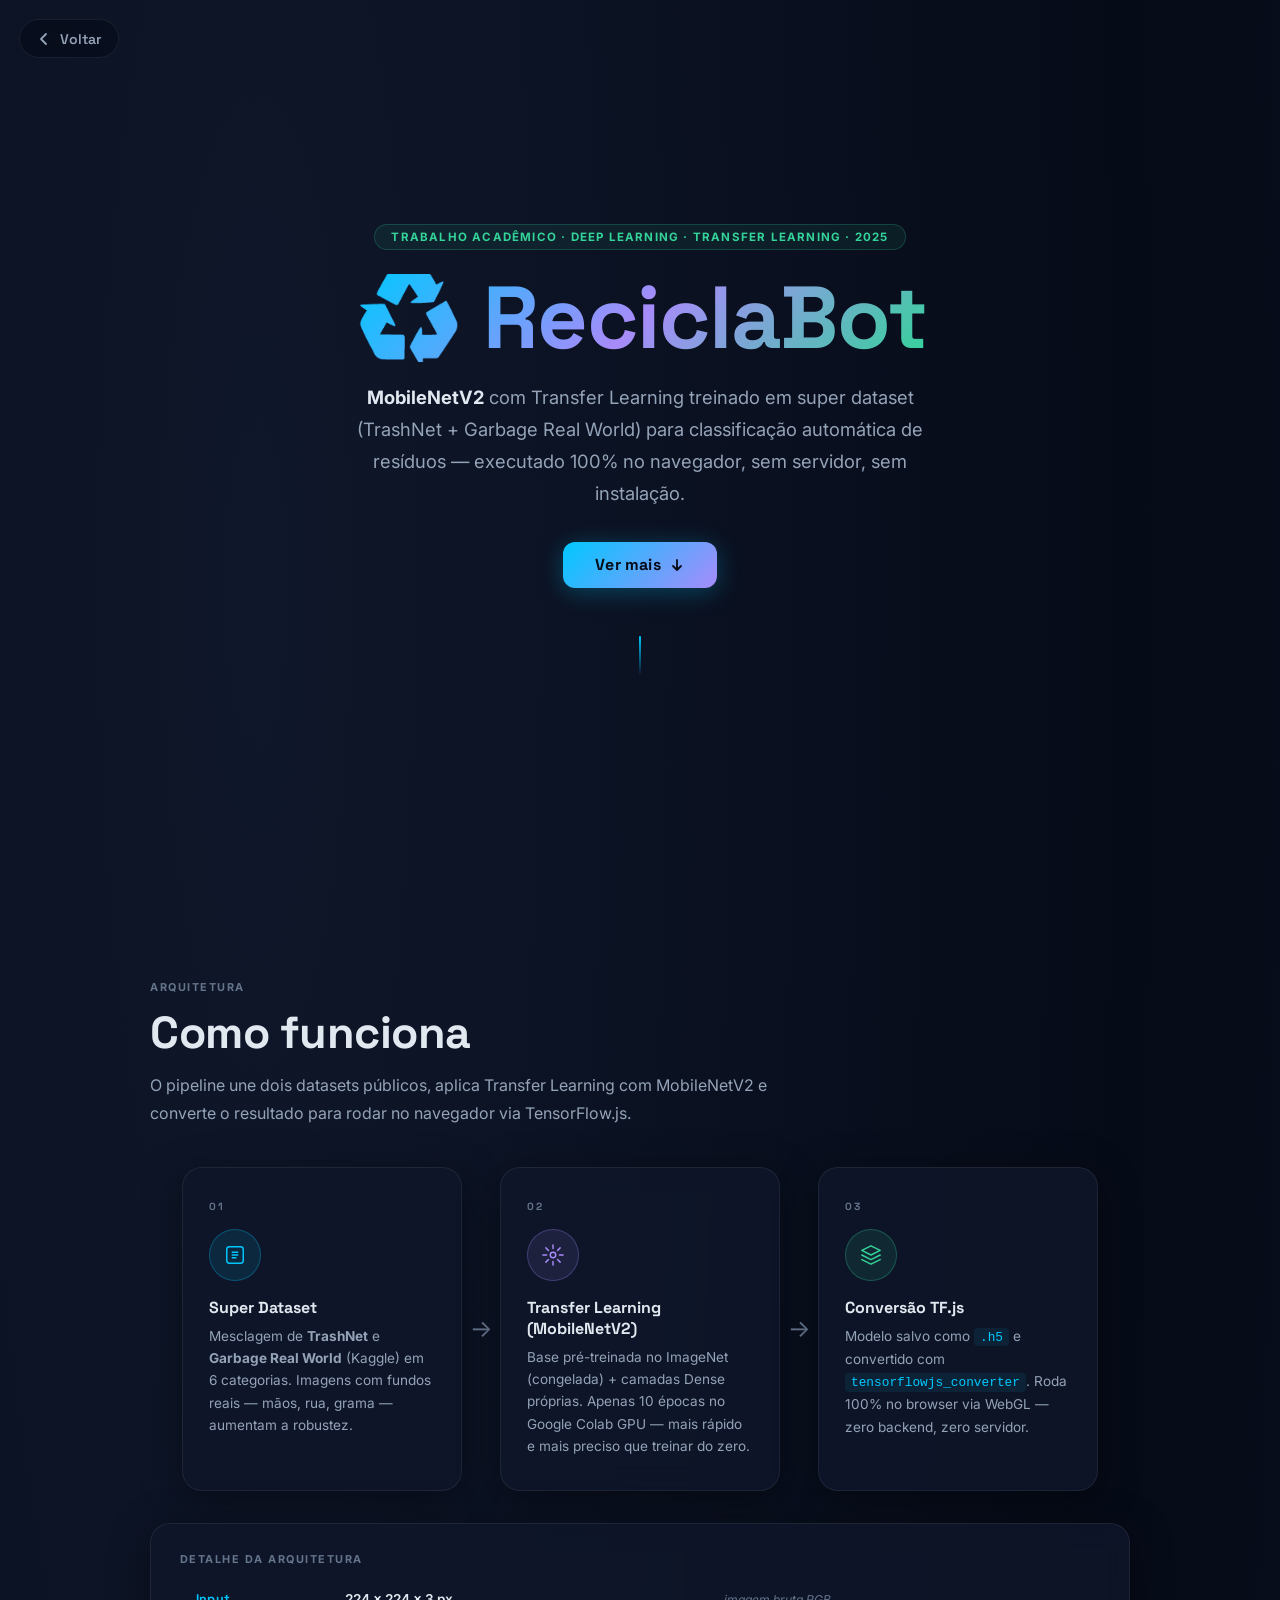
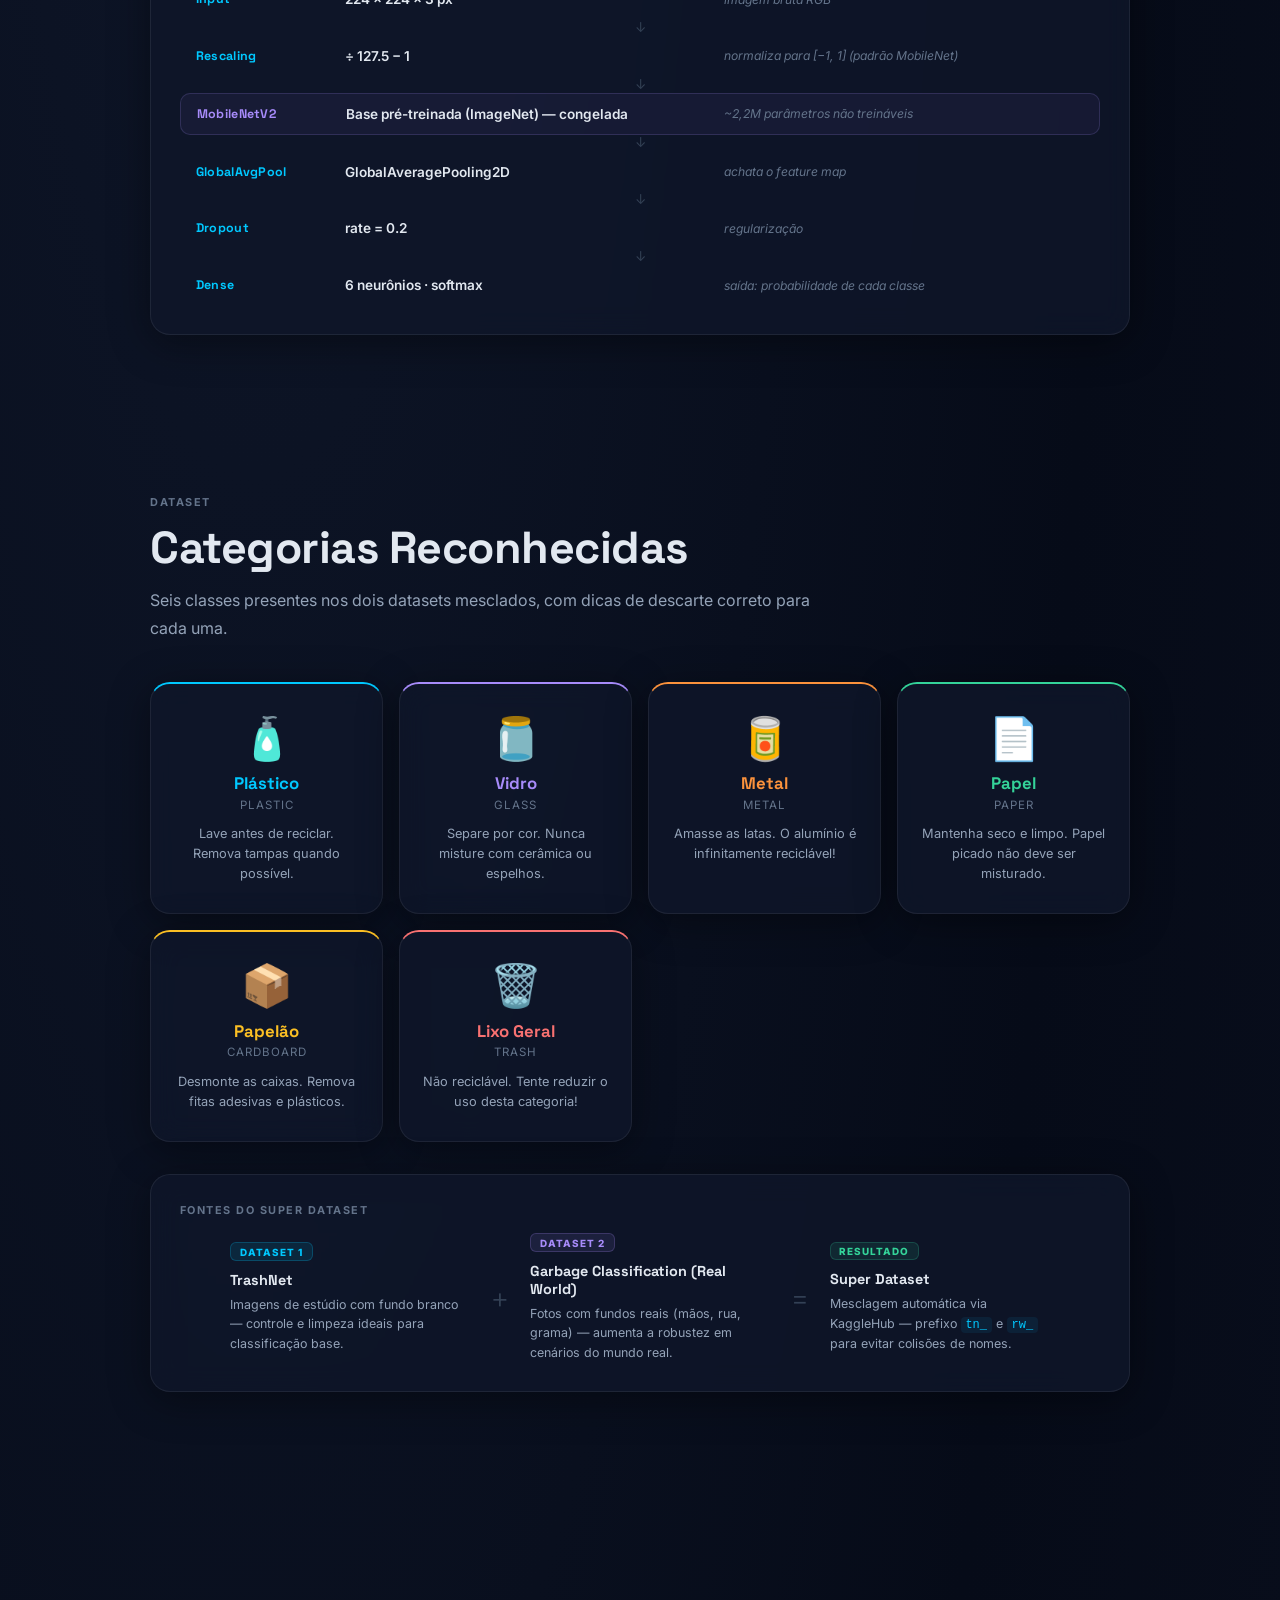
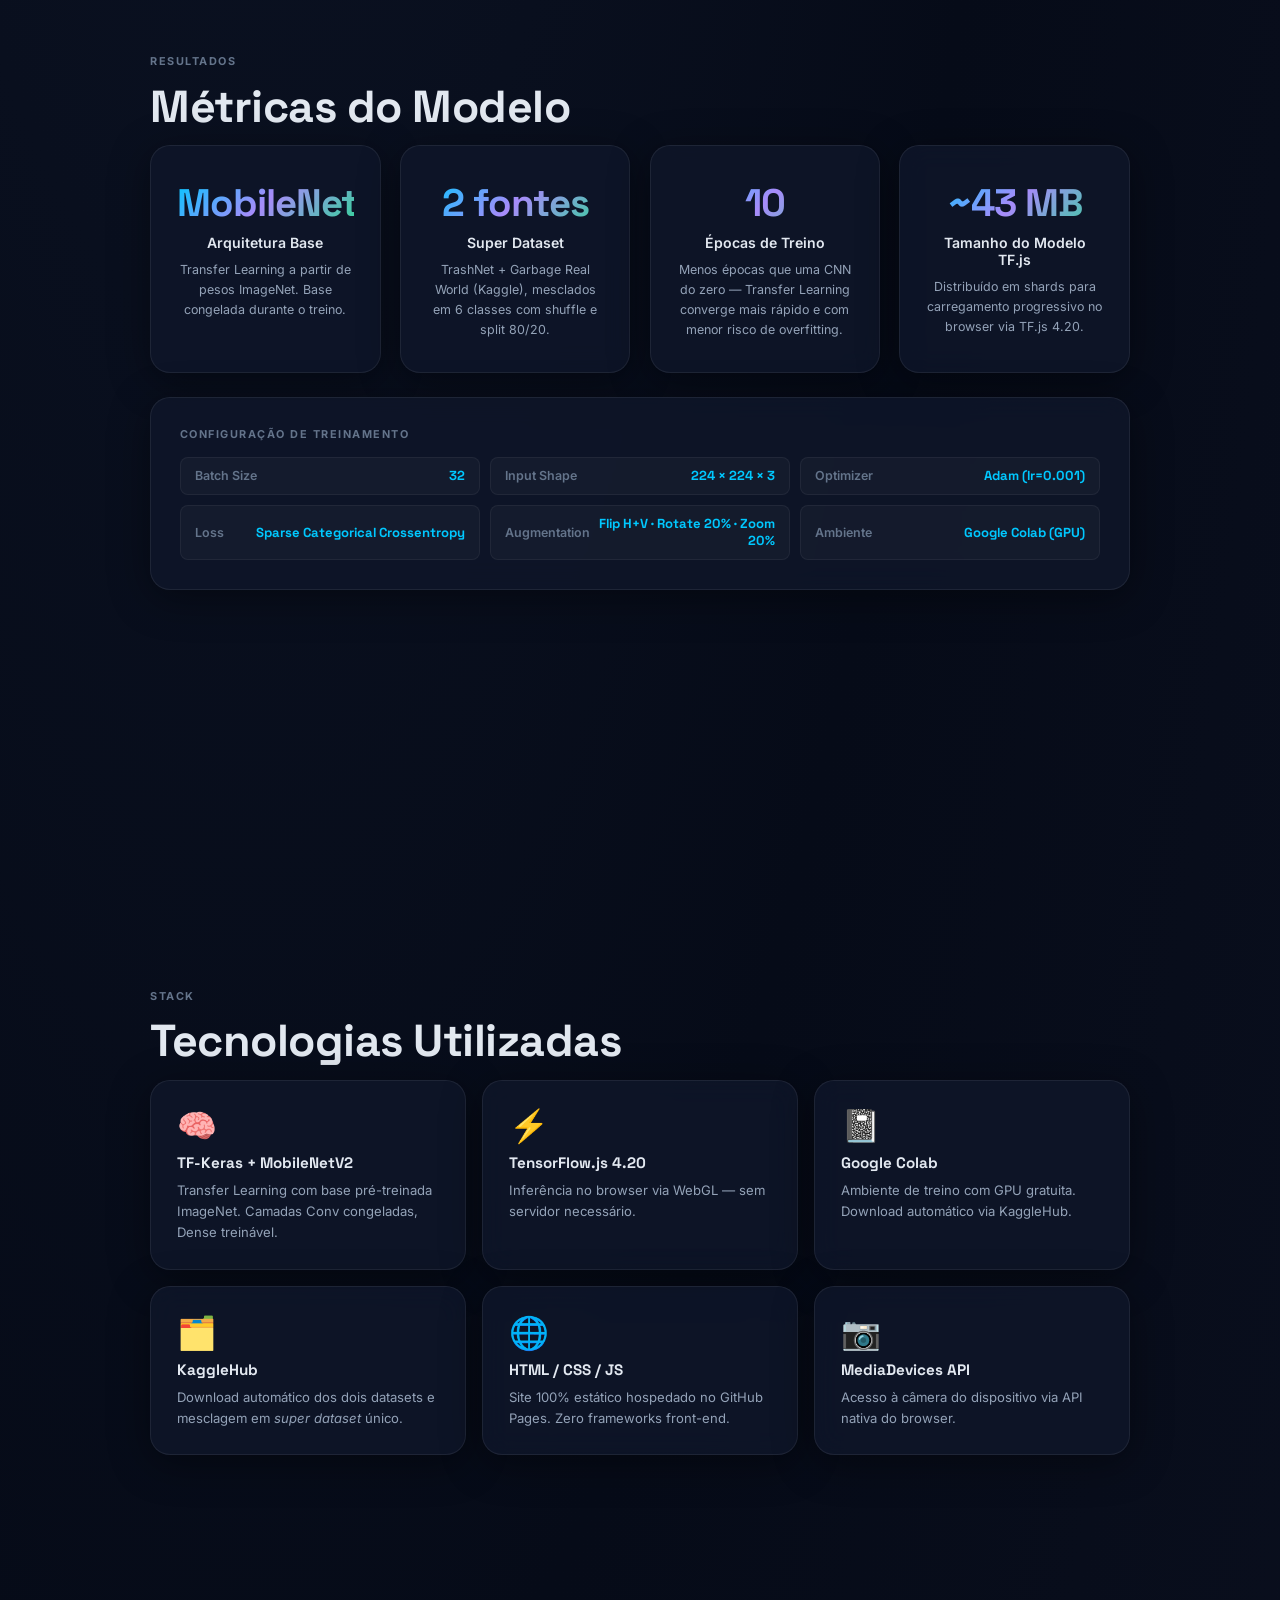
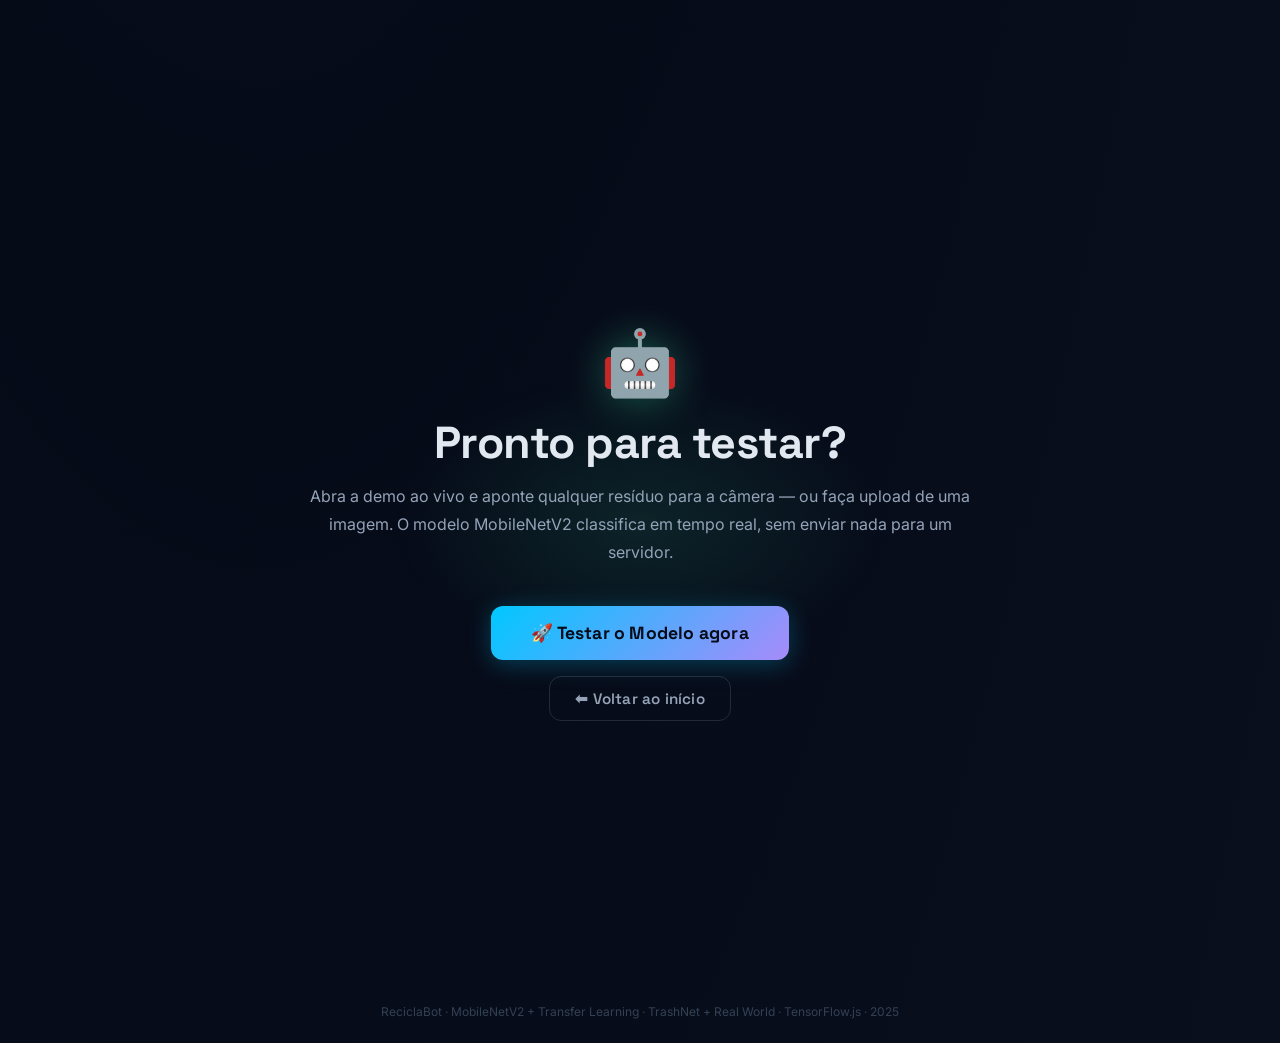
==== commit acefd0bb: "Subindo alterações" ====
--- a/apresentacao/index.html
+++ b/apresentacao/index.html
@@ -16,6 +16,12 @@
   <a href="../webapp/index.html" class="fab-test" id="fab-test-model" aria-label="Testar o modelo">
     <span class="fab-icon">🤖</span>
     <span class="fab-label">Testar o Modelo</span>
+  </a>
+
+  <!-- ══ FIXED: Back button ══ -->
+  <a href="../index.html" class="fab-back" id="fab-back-home" aria-label="Voltar">
+    <svg width="16" height="16" viewBox="0 0 16 16" fill="none"><path d="M10 3L5 8l5 5" stroke="currentColor" stroke-width="1.8" stroke-linecap="round" stroke-linejoin="round"/></svg>
+    <span class="fab-label">Voltar</span>
   </a>
 
   <div class="page-wrap">
@@ -37,7 +43,6 @@
             Ver mais
             <svg width="16" height="16" viewBox="0 0 16 16" fill="none"><path d="M8 3v10M4 9l4 4 4-4" stroke="currentColor" stroke-width="1.8" stroke-linecap="round" stroke-linejoin="round"/></svg>
           </a>
-          <a href="../index.html" class="btn-secondary">⬅ Início</a>
         </div>
         <div class="hero-scroll-hint reveal" style="--d:0.3s" aria-hidden="true">
           <span></span>
--- a/apresentacao/style.css
+++ b/apresentacao/style.css
@@ -2,6 +2,33 @@
    ReciclaBot — Apresentação specific styles
    Extends: ../style.css
    ══════════════════════════════════════════════ */
+
+/* ── Fixed FAB: Voltar ── */
+.fab-back {
+  position: fixed;
+  top: 1.2rem;
+  left: 1.2rem;
+  z-index: 999;
+  display: flex;
+  align-items: center;
+  gap: 0.5rem;
+  background: rgba(6, 11, 24, 0.6);
+  backdrop-filter: blur(8px);
+  border: 1px solid var(--clr-border);
+  color: var(--clr-muted);
+  font-family: var(--font-display);
+  font-weight: 600;
+  font-size: 0.88rem;
+  padding: 0.6rem 1rem;
+  border-radius: 999px;
+  transition: transform 0.2s, box-shadow 0.2s, color 0.2s;
+  text-decoration: none;
+}
+.fab-back:hover {
+  transform: scale(1.05);
+  color: var(--clr-cyan);
+  box-shadow: 0 4px 15px rgba(0, 200, 255, 0.15);
+}
 
 /* ── Fixed FAB: "Testar o Modelo" ── */
 .fab-test {
